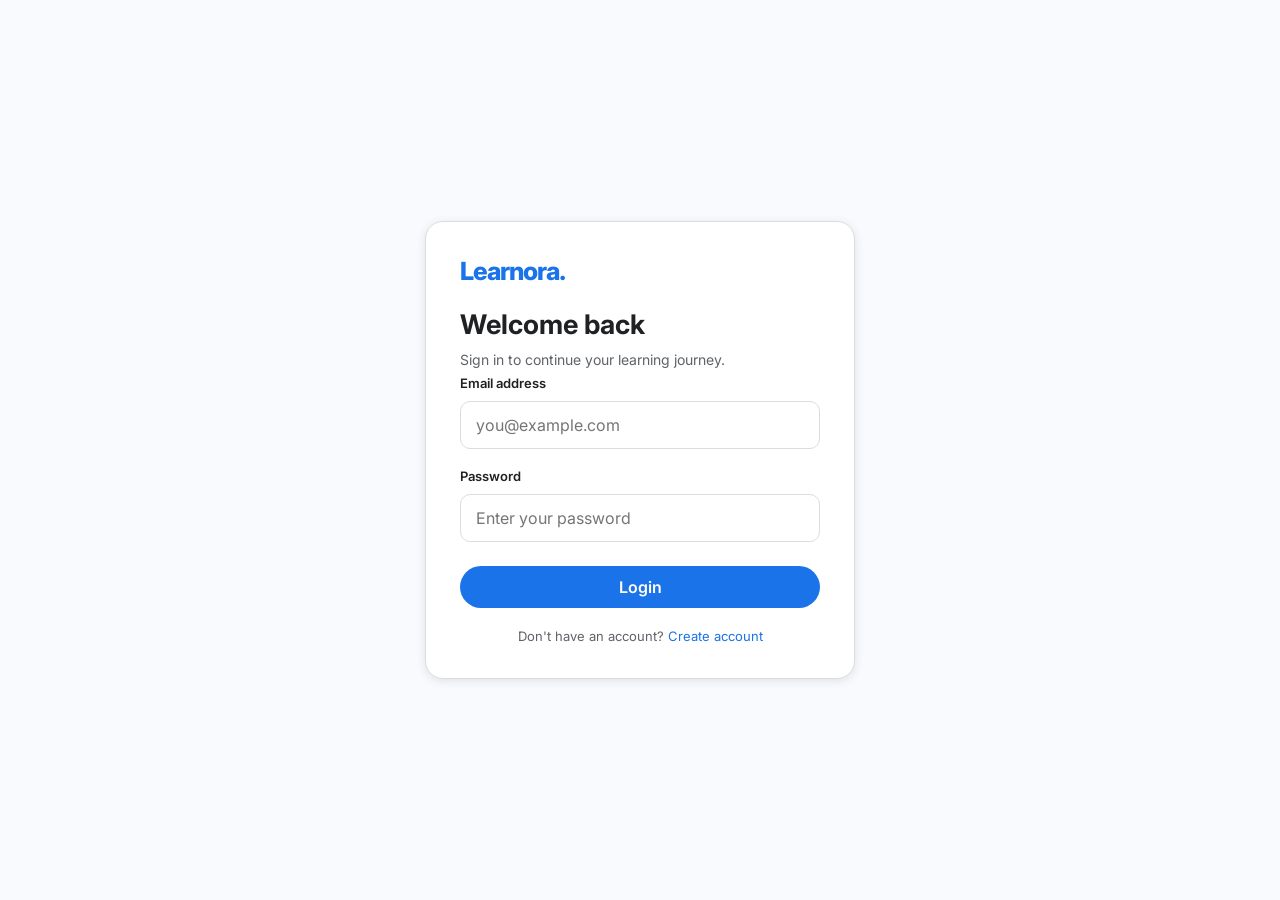
==== login.html @ 3493fffa "Add files via upload" ====
<!DOCTYPE html>
<html lang="en">
<head>
  <meta charset="UTF-8">
  <meta name="viewport" content="width=device-width, initial-scale=1.0">
  <title>Login | Learnora</title>
  <link rel="stylesheet" href="style.css">
</head>
<body>
  <main class="auth-page">
    <section class="auth-card">
      <a class="brand" href="index.html">Learnora.</a>
      <h1>Welcome back</h1>
      <p class="muted">Sign in to continue your learning journey.</p>

      <form id="loginForm">
        <label for="email">Email address</label>
        <input class="field" id="email" type="email"
          placeholder="you@example.com" autocomplete="email" required>

        <label for="password">Password</label>
        <input class="field" id="password" type="password"
          placeholder="Enter your password"
          autocomplete="current-password" required>

        <button class="btn" id="loginButton" type="submit">Login</button>
        <p id="message" class="message" aria-live="polite"></p>
      </form>

      <p class="auth-link">
        Don't have an account? <a href="register.html" style="color:#1a73e8">Create account</a>
      </p>
    </section>
  </main>

  <script type="module" src="auth.js"></script>
</body>
</html>
---- style.css ----
@import url('https://fonts.googleapis.com/css2?family=Inter:wght@400;500;600;700;800&display=swap');

:root {
  --blue: #1a73e8;
  --blue-light: #e8f0fe;
  --green: #188038;
  --yellow: #f9ab00;
  --purple: #8430ce;
  --text: #202124;
  --muted: #5f6368;
  --border: #dadce0;
  --background: #f8fafd;
  --white: #ffffff;
  --shadow: 0 2px 10px rgba(60,64,67,.12);
}

* {
  box-sizing: border-box;
  margin: 0;
  padding: 0;
}

body {
  font-family: Inter, Arial, sans-serif;
  background: var(--background);
  color: var(--text);
}

button, input {
  font: inherit;
}

button, a {
  -webkit-tap-highlight-color: transparent;
}

a {
  color: inherit;
  text-decoration: none;
}

button {
  cursor: pointer;
}

.topbar {
  height: 68px;
  padding: 0 24px;
  background: white;
  border-bottom: 1px solid var(--border);
  display: flex;
  align-items: center;
  justify-content: space-between;
  position: sticky;
  top: 0;
  z-index: 10;
}

.brand {
  font-size: 25px;
  font-weight: 800;
  color: var(--blue);
  letter-spacing: -1px;
}

.top-actions {
  display: flex;
  align-items: center;
  gap: 12px;
}

.user-email {
  font-size: 13px;
  color: var(--muted);
}

.btn {
  border: 0;
  border-radius: 24px;
  padding: 11px 20px;
  background: var(--blue);
  color: white;
  font-weight: 600;
  transition: .2s;
}

.btn:hover {
  background: #1557b0;
}

.btn-outline {
  background: white;
  color: var(--blue);
  border: 1px solid var(--border);
}

.btn-outline:hover {
  background: var(--blue-light);
}

.layout {
  display: flex;
  min-height: calc(100vh - 68px);
}

.sidebar {
  width: 245px;
  flex-shrink: 0;
  padding: 24px 12px;
  background: white;
  border-right: 1px solid var(--border);
}

.sidebar a {
  display: block;
  padding: 13px 16px;
  margin-bottom: 5px;
  border-radius: 28px;
  color: #3c4043;
  font-size: 14px;
  font-weight: 500;
}

.sidebar a:hover,
.sidebar a.active {
  background: var(--blue-light);
  color: var(--blue);
}

.main {
  flex: 1;
  min-width: 0;
  padding: 32px;
  max-width: 1400px;
}

.welcome {
  margin-bottom: 26px;
}

.welcome h1 {
  font-size: clamp(24px, 4vw, 32px);
  margin-bottom: 8px;
}

.muted {
  color: var(--muted);
  font-size: 14px;
  line-height: 1.6;
}

.stats {
  display: grid;
  grid-template-columns: repeat(3, 1fr);
  gap: 18px;
  margin: 24px 0 32px;
}

.stat-card,
.panel,
.course-card,
.auth-card {
  background: white;
  border: 1px solid var(--border);
  border-radius: 18px;
  padding: 22px;
  box-shadow: var(--shadow);
}

.stat-card h2 {
  font-size: 28px;
  margin: 12px 0 5px;
}

.stat-card p {
  color: var(--muted);
  font-size: 13px;
}

.section-title {
  font-size: 20px;
  margin: 28px 0 16px;
}

.course-grid {
  display: grid;
  grid-template-columns: repeat(3, minmax(0, 1fr));
  gap: 18px;
}

.course-card {
  padding: 0;
  overflow: hidden;
}

.course-banner {
  height: 105px;
  display: flex;
  align-items: center;
  justify-content: center;
  font-size: 36px;
  background: var(--blue-light);
}

.course-card:nth-child(2) .course-banner {
  background: #e6f4ea;
}

.course-card:nth-child(3) .course-banner {
  background: #fef7e0;
}

.course-content {
  padding: 18px;
}

.course-content h3 {
  margin-bottom: 8px;
}

.progress-track {
  height: 8px;
  background: #e8eaed;
  border-radius: 20px;
  overflow: hidden;
  margin: 12px 0;
}

.progress-fill {
  height: 100%;
  background: var(--blue);
  border-radius: inherit;
}

.panel {
  margin-top: 20px;
}

.panel h2 {
  font-size: 19px;
  margin-bottom: 14px;
}

.field {
  width: 100%;
  padding: 13px 15px;
  border: 1px solid var(--border);
  border-radius: 10px;
  margin: 9px 0 16px;
  outline: none;
  background: white;
}

.field:focus {
  border-color: var(--blue);
  box-shadow: 0 0 0 2px var(--blue-light);
}

label {
  font-size: 13px;
  font-weight: 600;
}

.auth-page {
  min-height: 100vh;
  display: grid;
  place-items: center;
  padding: 20px;
  background: var(--background);
}

.auth-card {
  width: 100%;
  max-width: 430px;
  padding: 34px;
}

.auth-card h1 {
  margin: 22px 0 8px;
  font-size: 27px;
}

.auth-card .btn {
  width: 100%;
  margin-top: 8px;
}

.auth-link {
  text-align: center;
  margin-top: 20px;
  font-size: 13px;
  color: var(--muted);
}

.message {
  font-size: 13px;
  line-height: 1.5;
  margin: 12px 0;
  overflow-wrap: anywhere;
}

.error {
  color: #d93025;
}

.success {
  color: var(--green);
}

.hidden {
  display: none !important;
}

.list-item {
  padding: 14px 0;
  border-bottom: 1px solid #eee;
  font-size: 14px;
}

.list-item:last-child {
  border-bottom: 0;
}

.mobile-menu {
  display: none;
  background: white;
  border: 1px solid var(--border);
  border-radius: 9px;
  padding: 8px 12px;
}

#contentSection {
  min-width: 0;
}

@media (max-width: 900px) {
  .course-grid {
    grid-template-columns: repeat(2, minmax(0, 1fr));
  }

  .sidebar {
    width: 210px;
  }
}

@media (max-width: 650px) {
  .topbar {
    height: 60px;
    padding: 0 14px;
  }

  .brand {
    font-size: 22px;
  }

  .mobile-menu {
    display: block;
  }

  .layout {
    display: block;
  }

  .sidebar {
    display: none;
    width: 100%;
    border-right: 0;
    border-bottom: 1px solid var(--border);
    padding: 10px;
  }

  .sidebar.open {
    display: block;
  }

  .main {
    padding: 22px 15px;
  }

  .stats {
    grid-template-columns: 1fr;
    gap: 12px;
  }

  .course-grid {
    grid-template-columns: 1fr;
  }

  .user-email {
    display: none;
  }

  .auth-card {
    padding: 25px 20px;
  }
}
.admin-section {
  background: #ffffff;
  padding: 24px;
  margin: 24px 0;
  border-radius: 14px;
  border: 1px solid #e5e7eb;
}

.admin-section h2 {
  color: #202124;
  margin-bottom: 8px;
}

.admin-section form {
  display: grid;
  gap: 12px;
  max-width: 500px;
  margin-top: 20px;
}

.admin-section input,
.admin-section select {
  width: 100%;
  padding: 12px;
  border: 1px solid #dadce0;
  border-radius: 8px;
  font-size: 15px;
}

.admin-section button {
  background: #1a73e8;
  color: white;
  border: 0;
  padding: 12px 18px;
  border-radius: 8px;
  cursor: pointer;
}

.enrollment-card {
  border: 1px solid #e5e7eb;
  border-radius: 10px;
  padding: 16px;
  margin-top: 12px;
}

.enrollment-card button {
  margin-top: 10px;
}
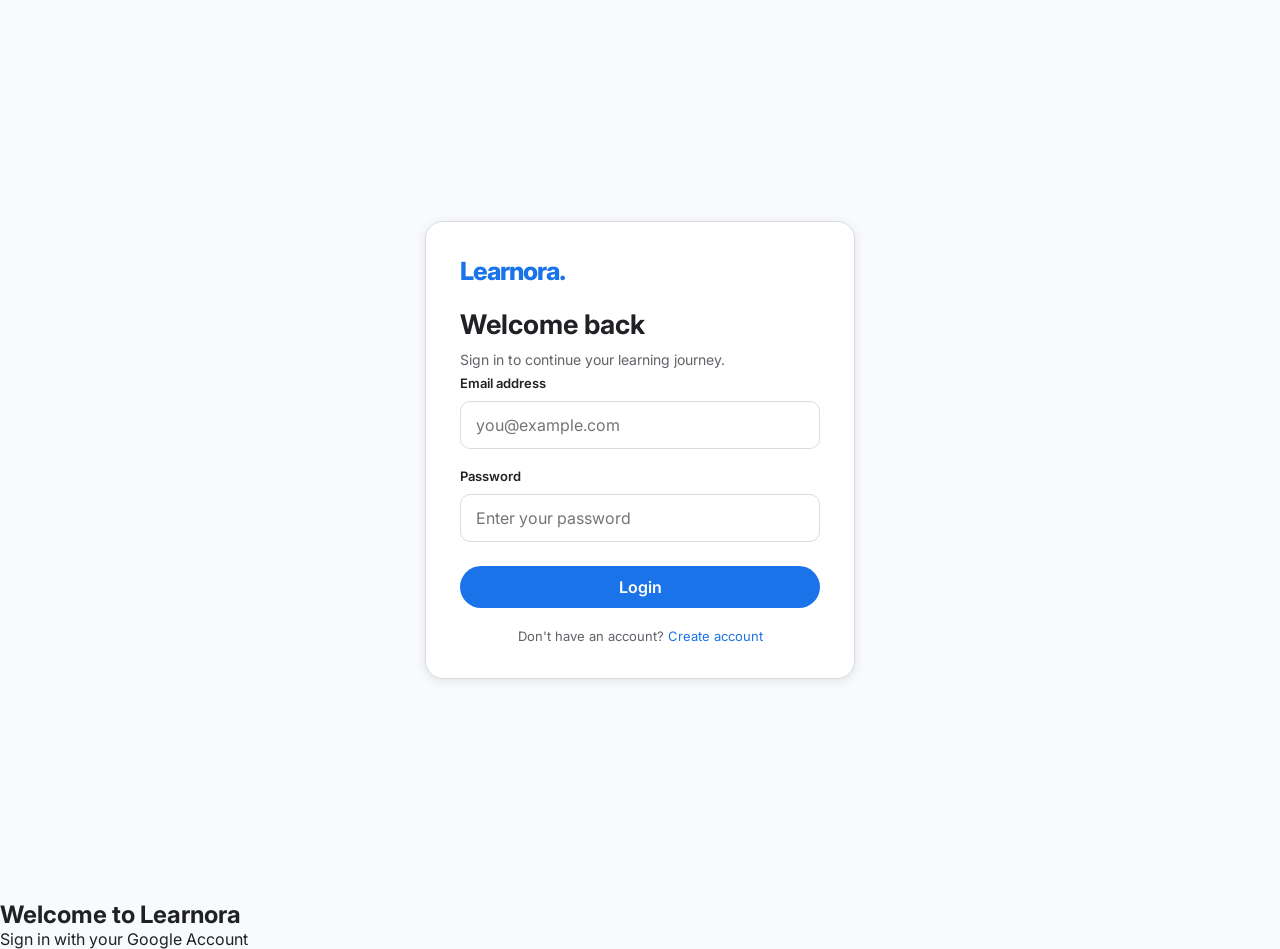
==== commit 596993f8: "Add files via upload" ====
--- a/login.html
+++ b/login.html
@@ -35,5 +35,90 @@
   </main>
 
   <script type="module" src="auth.js"></script>
+ 
+<div class="google-login">
+  <h2>Welcome to Learnora</h2>
+  <p>Sign in with your Google Account</p>
+
+  <div id="googleButton"></div>
+
+  <p id="loginStatus" aria-live="polite"></p>
+</div>
+
+<script src="https://accounts.google.com/gsi/client" async defer></script>
+
+<script>
+const GOOGLE_CLIENT_ID = "YOUR_GOOGLE_CLIENT_ID";
+
+const GOOGLE_SCRIPT_URL =
+  "https://script.google.com/macros/s/AKfycbx874LBndOfYlg3Pp-v6gqSCA5mleN_k8_9o-A4UDO_9UiTNEy1KLN7IiCVdlEUMHsW/exec";
+
+window.addEventListener("load", () => {
+  const checkGoogle = setInterval(() => {
+    if (!window.google?.accounts?.id) return;
+
+    clearInterval(checkGoogle);
+
+    google.accounts.id.initialize({
+      client_id: GOOGLE_CLIENT_ID,
+      callback: handleGoogleLogin
+    });
+
+    google.accounts.id.renderButton(
+      document.getElementById("googleButton"),
+      {
+        theme: "outline",
+        size: "large",
+        shape: "rectangular",
+        text: "continue_with",
+        width: 280
+      }
+    );
+  }, 200);
+});
+
+async function handleGoogleLogin(response) {
+  const status = document.getElementById("loginStatus");
+  status.textContent = "Verifying your Google Account...";
+
+  try {
+    const result = await fetch(GOOGLE_SCRIPT_URL, {
+      method: "POST",
+      mode: "cors",
+      headers: {
+        "Content-Type": "text/plain;charset=utf-8"
+      },
+      body: JSON.stringify({
+        action: "googleLogin",
+        credential: response.credential
+      })
+    });
+
+    const data = await result.json();
+
+    if (!data.success) {
+      throw new Error(data.message || "Login failed.");
+    }
+
+    // Keep the Google ID token for authenticated requests.
+    // Do not treat an email stored in localStorage as proof of identity.
+    sessionStorage.setItem(
+      "learnora_google_credential",
+      response.credential
+    );
+
+    status.textContent = "Login successful!";
+
+    window.location.href = "dashboard.html";
+
+  } catch (error) {
+    console.error(error);
+    status.textContent =
+      "Login could not be completed. Check the Apps Script deployment and connection.";
+  }
+}
+</script>
+
+
 </body>
 </html>
